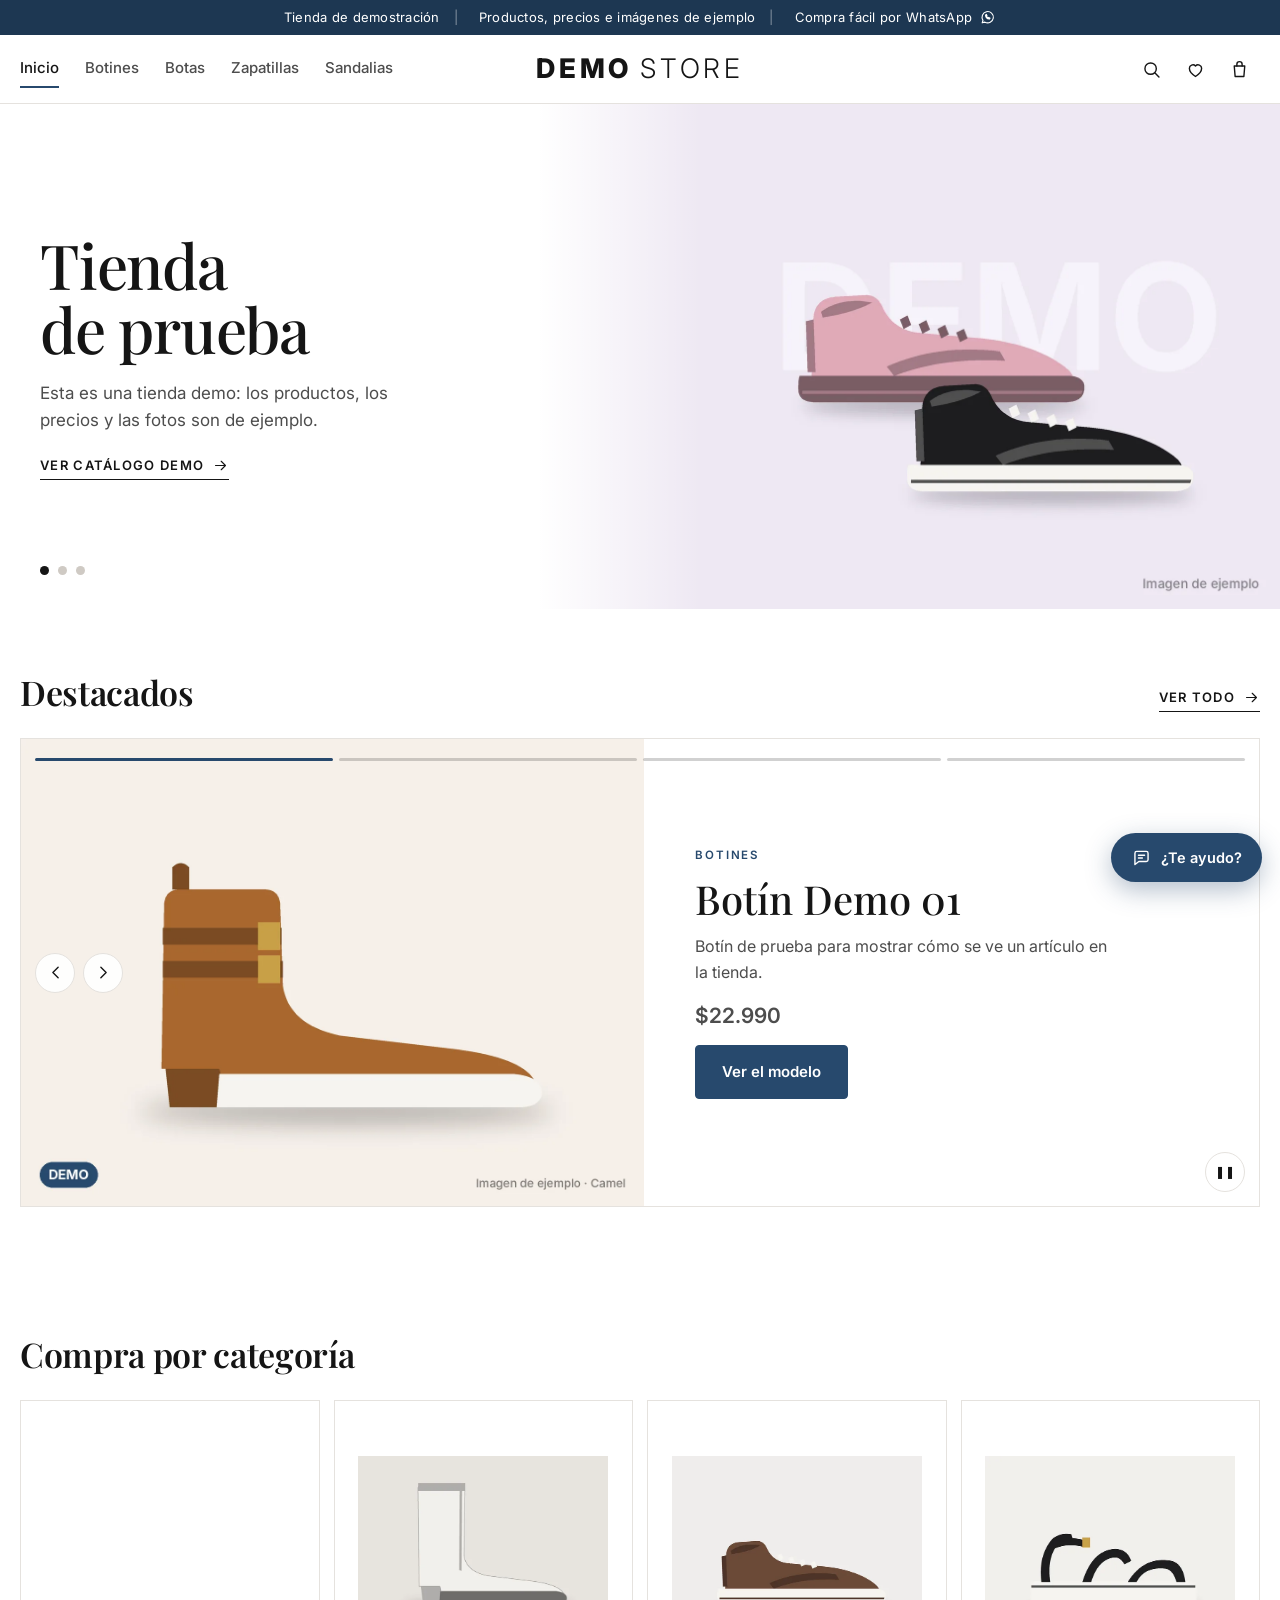
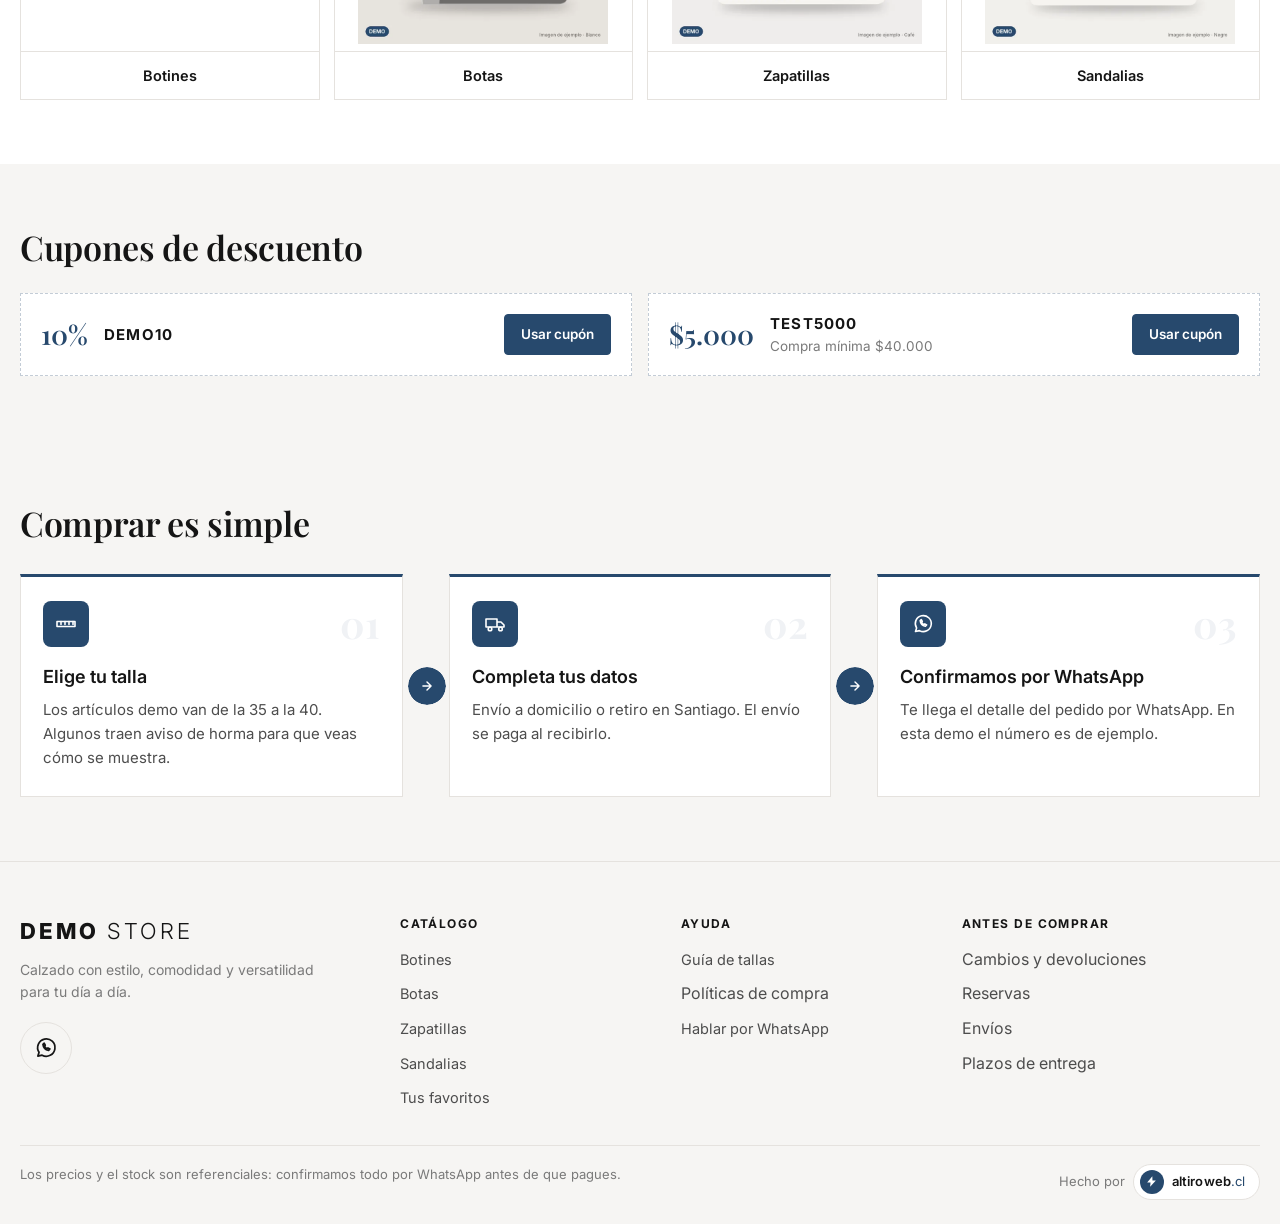
==== index.html @ fce8990f "Tienda demo de calzado Página estática con catálogo, ficha de producto, carrito, checkout con cupone" ====
<!doctype html>
<html lang="es-CL">
<head>
<meta charset="utf-8">
<meta name="viewport" content="width=device-width, initial-scale=1, interactive-widget=resizes-content">
<title>Demo Store | Tienda de demostración</title>
<meta name="description" content="Demo Store: tienda de demostración con artículos, precios e imágenes de ejemplo.">
<meta name="theme-color" content="#183049">
<meta property="og:type" content="website">
<meta property="og:title" content="Demo Store | Tienda de demostración">
<meta property="og:description" content="Tienda de demostración: artículos y precios de ejemplo.">
<link rel="icon" href="favicon.svg" type="image/svg+xml">
<link rel="apple-touch-icon" href="img/icono-180.png">
<link rel="manifest" href="site.webmanifest">
<link rel="preconnect" href="https://fonts.googleapis.com">
<link rel="preconnect" href="https://fonts.gstatic.com" crossorigin>
<link rel="stylesheet" href="https://fonts.googleapis.com/css2?family=Playfair+Display:wght@500;600;700&family=Inter:wght@400;500;600;700&display=swap">
<link rel="stylesheet" href="css/estilos.css">
<!-- Productos, precios, tallas, despachos y datos de la tienda: se editan en catalogo.js -->
<script src="catalogo.js"></script>
<script src="js/tema.js"></script>
<script src="js/comunas.js"></script>
<script src="js/app.js" defer></script>
<script src="js/asistente.js" defer></script>
</head>
<body>
<a class="saltar" href="#contenido">Saltar al contenido</a>

<div class="anuncio" data-anuncio hidden></div>

<header class="cabecera">
  <div class="contenedor cabecera-fila">
    <button class="icono-boton solo-movil" type="button" data-abrir-menu aria-label="Abrir el menú" aria-expanded="false">
      <svg class="icono" viewBox="0 0 24 24" aria-hidden="true"><path d="M4 7h16M4 12h16M4 17h16"/></svg>
    </button>

    <a class="marca" href="#/" aria-label="Demo Store, ir al inicio">
      <b>DEMO</b><span>STORE</span>
    </a>

    <nav class="menu" data-menu aria-label="Categorías"></nav>

    <div class="cabecera-acciones">
      <button class="icono-boton" type="button" data-abrir-buscador aria-label="Buscar" aria-expanded="false">
        <svg class="icono" viewBox="0 0 24 24" aria-hidden="true"><circle cx="11" cy="11" r="6.5"/><path d="m16 16 4.5 4.5"/></svg>
      </button>
      <a class="icono-boton" href="#/favoritos" data-ir-favoritos aria-label="Tus favoritos">
        <svg class="icono" viewBox="0 0 24 24" aria-hidden="true"><path d="M12 20s-7-4.3-7-9.3A4 4 0 0 1 12 8a4 4 0 0 1 7 2.7c0 5-7 9.3-7 9.3Z"/></svg>
        <span class="globo globo--fav" data-contador-fav hidden>0</span>
      </a>
      <button class="icono-boton icono-boton--bolsa" type="button" data-abrir-carrito aria-label="Mi carrito, 0 productos">
        <svg class="icono" viewBox="0 0 24 24" aria-hidden="true"><path d="M6 8h12l-1 12H7L6 8Z"/><path d="M9 8V6a3 3 0 0 1 6 0v2"/></svg>
        <span class="globo" data-contador hidden>0</span>
      </button>
    </div>
  </div>

  <div class="barra-buscador" data-barra-buscador hidden>
    <div class="contenedor barra-buscador-fila">
      <svg class="icono" viewBox="0 0 24 24" aria-hidden="true"><circle cx="11" cy="11" r="6.5"/><path d="m16 16 4.5 4.5"/></svg>
      <input type="search" data-buscar placeholder="Busca por modelo, color o categoría…" aria-label="Buscar en el catálogo" autocomplete="off" enterkeyhint="search">
      <button class="icono-boton" type="button" data-cerrar-buscador aria-label="Cerrar la búsqueda">
        <svg class="icono" viewBox="0 0 24 24" aria-hidden="true"><path d="M6 6l12 12M18 6 6 18"/></svg>
      </button>
    </div>
  </div>
</header>

<nav class="menu-movil" data-menu-movil hidden aria-label="Menú">
  <div class="menu-movil-cab">
    <span class="marca"><b>DEMO</b><span>STORE</span></span>
    <button class="icono-boton" type="button" data-cerrar-menu aria-label="Cerrar el menú">
      <svg class="icono" viewBox="0 0 24 24" aria-hidden="true"><path d="M6 6l12 12M18 6 6 18"/></svg>
    </button>
  </div>
  <div class="menu-movil-lista" data-menu-movil-lista></div>
  <div class="menu-movil-pie">
    <a class="boton boton--wsp" data-wsp href="#" target="_blank" rel="noopener">
      <svg class="icono" viewBox="0 0 24 24" aria-hidden="true"><path d="M4.5 19.5 5.6 16A8 8 0 1 1 8.4 18.6Z"/><path d="M9.2 8.6c.3 2.7 2.4 5 5.2 5.6l1.2-1.3-1.8-1-1 .7c-.9-.5-1.7-1.3-2.2-2.2l.7-1-1-1.8Z"/></svg>
      Escríbenos por WhatsApp
    </a>
  </div>
</nav>

<main id="contenido">
  <section class="vista" data-vista="inicio" hidden>
    <div class="portada" data-portada></div>
    <section class="bloque" aria-labelledby="destacados-titulo">
      <div class="contenedor">
        <div class="bloque-cab">
          <h2 class="titulo" id="destacados-titulo" data-texto="destacados.titulo">Destacados</h2>
          <a class="enlace-flecha" href="#/catalogo">Ver todo <svg class="icono" viewBox="0 0 24 24" aria-hidden="true"><path d="M5 12h14M13 6l6 6-6 6"/></svg></a>
        </div>
        <div data-destacados></div>
      </div>
    </section>
    <section class="temporada" data-temporada hidden></section>
    <section class="bloque" aria-labelledby="categorias-titulo">
      <div class="contenedor">
        <div class="bloque-cab"><h2 class="titulo" id="categorias-titulo">Compra por categoría</h2></div>
        <div class="mosaico" data-mosaico></div>
      </div>
    </section>
    <section class="bloque bloque--cupones" data-cupones-bloque hidden aria-labelledby="cupones-titulo">
      <div class="contenedor">
        <div class="bloque-cab"><h2 class="titulo" id="cupones-titulo">Cupones de descuento</h2></div>
        <div class="cupones-lista" data-cupones></div>
      </div>
    </section>
    <section class="pasos" aria-labelledby="pasos-titulo">
      <div class="contenedor">
        <h2 class="titulo" id="pasos-titulo" data-texto="pasos.titulo">Comprar es simple</h2>
        <ol class="pasos-lista" data-pasos></ol>
      </div>
    </section>

    <section class="bloque" id="tienda" data-si="direccion" hidden aria-labelledby="tienda-titulo">
      <div class="contenedor tienda-grilla">
        <div>
          <h2 class="titulo" id="tienda-titulo" data-texto="tienda.titulo">Visítanos en la tienda</h2>
          <ul class="datos-local">
            <li>
              <svg class="icono" viewBox="0 0 24 24" aria-hidden="true"><path d="M12 21s-6.5-5.6-6.5-11a6.5 6.5 0 0 1 13 0c0 5.4-6.5 11-6.5 11Z"/><circle cx="12" cy="10" r="2.3"/></svg>
              <div><b data-dato="direccion"></b><span data-dato="sector-ciudad-region"></span></div>
            </li>
            <li data-si="horario">
              <svg class="icono" viewBox="0 0 24 24" aria-hidden="true"><circle cx="12" cy="12" r="7.5"/><path d="M12 8v4l2.5 2"/></svg>
              <div data-horario-largo></div>
            </li>
            <li data-si="pagos">
              <svg class="icono" viewBox="0 0 24 24" aria-hidden="true"><rect x="3.5" y="6" width="17" height="12" rx="1.5"/><path d="M3.5 10h17M7 14.5h3"/></svg>
              <div><b>Formas de pago</b><span data-dato="pagos"></span></div>
            </li>
            <li>
              <svg class="icono" viewBox="0 0 24 24" aria-hidden="true"><path d="M3 7h11v8H3zM14 10h4l3 3v2h-7z"/><circle cx="7" cy="17" r="1.8"/><circle cx="17.5" cy="17" r="1.8"/></svg>
              <div><b>Despachos</b><span data-envios-texto></span></div>
            </li>
          </ul>
        </div>
        <figure class="mapa">
          <iframe data-mapa-embed title="Mapa de la tienda" loading="lazy" referrerpolicy="no-referrer-when-downgrade"></iframe>
          <figcaption><a data-mapa href="#" target="_blank" rel="noopener">Ver en Google Maps <svg class="icono" viewBox="0 0 24 24" aria-hidden="true"><path d="M5 12h14M13 6l6 6-6 6"/></svg></a></figcaption>
        </figure>
      </div>
    </section>
  </section>

  <section class="vista" data-vista="catalogo" hidden></section>
  <section class="vista" data-vista="producto" hidden></section>
  <section class="vista" data-vista="checkout" hidden></section>
</main>

<footer class="pie">
  <div class="contenedor pie-grilla">
    <div>
      <span class="marca marca--pie"><b>DEMO</b><span>STORE</span></span>
      <p class="pie-texto">Calzado con estilo, comodidad y versatilidad para tu día a día.</p>
      <div class="pie-redes">
        <a class="icono-boton" data-wsp href="#" target="_blank" rel="noopener" aria-label="WhatsApp">
          <svg class="icono" viewBox="0 0 24 24" aria-hidden="true"><path d="M4.5 19.5 5.6 16A8 8 0 1 1 8.4 18.6Z"/><path d="M9.2 8.6c.3 2.7 2.4 5 5.2 5.6l1.2-1.3-1.8-1-1 .7c-.9-.5-1.7-1.3-2.2-2.2l.7-1-1-1.8Z"/></svg>
        </a>
        <a class="icono-boton" data-instagram data-si="instagram" hidden href="#" target="_blank" rel="noopener" aria-label="Instagram">
          <svg class="icono" viewBox="0 0 24 24" aria-hidden="true"><rect x="3.5" y="3.5" width="17" height="17" rx="5"/><circle cx="12" cy="12" r="3.8"/><circle cx="17.2" cy="6.8" r=".9" fill="currentColor" stroke="none"/></svg>
        </a>
        <a class="icono-boton" data-facebook data-si="facebook" hidden href="#" target="_blank" rel="noopener" aria-label="Facebook">
          <svg class="icono" viewBox="0 0 24 24" aria-hidden="true"><path fill="currentColor" stroke="none" d="M13.5 21v-7.3h2.4l.4-2.9h-2.8V9c0-.8.3-1.4 1.5-1.4h1.4V5c-.3 0-1.2-.1-2.2-.1-2.2 0-3.7 1.3-3.7 3.8v2.1H8.1v2.9h2.4V21h3Z"/></svg>
        </a>
      </div>
    </div>
    <div>
      <b class="pie-titulo">Catálogo</b>
      <ul class="pie-lista" data-pie-categorias></ul>
    </div>
    <div>
      <b class="pie-titulo">Ayuda</b>
      <ul class="pie-lista">
        <li><a href="#" data-abrir-tallas>Guía de tallas</a></li>
        <li><button class="pie-enlace" type="button" data-ventana="politicas">Políticas de compra</button></li>
        <li data-si="direccion" hidden><a href="#/" data-ir-tienda>Dónde estamos</a></li>
        <li><a data-wsp href="#" target="_blank" rel="noopener">Hablar por WhatsApp</a></li>
      </ul>
    </div>
    <div>
      <b class="pie-titulo">Antes de comprar</b>
      <ul class="pie-lista" data-pie-politicas></ul>
    </div>
  </div>
  <div class="contenedor pie-abajo">
    <p>Los precios y el stock son referenciales: confirmamos todo por WhatsApp antes de que pagues.</p>
    <p class="pie-firma">Hecho por
      <a class="firma" href="https://altiroweb.cl" target="_blank" rel="noopener">
        <span class="firma-marca" aria-hidden="true">
          <svg viewBox="0 0 24 24"><path d="M13.5 2.5 4 14h6.2l-.7 7.5L20 10h-6.2Z"/></svg>
        </span>
        <span class="firma-texto"><b>altiroweb</b>.cl</span>
      </a>
    </p>
  </div>
</footer>

<div class="velo" data-velo hidden></div>

<aside class="carrito" data-carrito hidden aria-label="Tu carrito">
  <header class="carrito-cab">
    <div>
      <h2 class="titulo">Tu carrito</h2>
      <p class="carrito-cuenta" data-carrito-cuenta>0 productos</p>
    </div>
    <button class="icono-boton" type="button" data-cerrar-carrito aria-label="Cerrar el carrito">
      <svg class="icono" viewBox="0 0 24 24" aria-hidden="true"><path d="M6 6l12 12M18 6 6 18"/></svg>
    </button>
  </header>
  <div class="carrito-cuerpo" data-carrito-cuerpo></div>
  <div class="carrito-pie" data-carrito-pie></div>
</aside>

<dialog class="ventana" data-ventana-tallas aria-labelledby="vt-titulo">
  <div class="ventana-caja">
    <header class="ventana-cab">
      <h2 class="titulo" id="vt-titulo" data-texto="tallas.titulo">Guía de tallas</h2>
      <button class="icono-boton" type="button" data-cerrar-ventana aria-label="Cerrar">
        <svg class="icono" viewBox="0 0 24 24" aria-hidden="true"><path d="M6 6l12 12M18 6 6 18"/></svg>
      </button>
    </header>
    <div class="ventana-cuerpo">
      <p class="texto-suave" data-texto="tallas.bajada"></p>
      <table class="tabla-tallas">
        <thead><tr><th scope="col">Talla</th><th scope="col">Largo del pie</th><th scope="col">US</th></tr></thead>
        <tbody data-guia-tallas></tbody>
      </table>
    </div>
  </div>
</dialog>

<dialog class="ventana" data-ventana-info aria-labelledby="vi-titulo">
  <div class="ventana-caja">
    <header class="ventana-cab">
      <h2 class="titulo" id="vi-titulo" data-info-titulo>Información</h2>
      <button class="icono-boton" type="button" data-cerrar-ventana aria-label="Cerrar">
        <svg class="icono" viewBox="0 0 24 24" aria-hidden="true"><path d="M6 6l12 12M18 6 6 18"/></svg>
      </button>
    </header>
    <div class="ventana-cuerpo" data-info-cuerpo></div>
  </div>
</dialog>

<div class="aviso" data-aviso role="status" aria-live="polite"></div>
</body>
</html>
---- css/estilos.css ----
/* =========================================================================
   Demo Store — estilos
   Los colores de la marca salen de catalogo.js («tema») y los aplica js/tema.js.
   Los de aquí abajo son el respaldo, por si el tema queda vacío.
   ========================================================================= */

:root {
  --principal: #27496d;
  --principal-rgb: 106 17 56;
  --principal-oscuro: #183049;
  --acento: #27496d;
  --acento-rgb: 106 17 56;
  --acento-claro: #a1657f;
  --acento-fondo: #f7eff3;
  --acento-borde: #e0c8d3;
  --amarillo: #b98a3e;
  --amarillo-rgb: 185 138 62;
  --amarillo-claro: #d4b075;

  --tinta: #151515;
  --tinta-media: #4d4d4d;
  --tinta-suave: #7a7a7a;
  --papel: #ffffff;
  --suave: #f6f5f3;
  --suave-2: #efedea;
  --linea: #e5e2de;
  --verde: #1f8a5b;
  --rojo: #b3261e;

  --max: 1240px;
  --radio: 4px;
  --radio-2: 10px;
  --titulo: "Playfair Display", Georgia, serif;
  --texto: "Inter", system-ui, -apple-system, "Segoe UI", sans-serif;
  --alto-cabecera: 112px;
}

*, *::before, *::after { box-sizing: border-box; }
[hidden] { display: none !important; }

html { scroll-behavior: smooth; }
@media (prefers-reduced-motion: reduce) { html { scroll-behavior: auto; } }

body {
  margin: 0;
  background: var(--papel);
  color: var(--tinta);
  font-family: var(--texto);
  font-size: 16px;
  line-height: 1.6;
  -webkit-font-smoothing: antialiased;
}
body.sin-scroll { overflow: hidden; }

img, svg, iframe { max-width: 100%; }
a { color: inherit; }
button, input, select, textarea { font: inherit; color: inherit; max-width: 100%; }
h1, h2, h3 { margin: 0; }
p { margin: 0; }
ul, ol { margin: 0; padding: 0; list-style: none; }

.contenedor { width: min(100% - 40px, var(--max)); margin-inline: auto; }
@media (max-width: 600px) { .contenedor { width: calc(100% - 32px); } }
.oculto { position: absolute; width: 1px; height: 1px; overflow: hidden; clip-path: inset(50%); white-space: nowrap; }
.texto-suave { color: var(--tinta-suave); font-size: 15px; }
.nota { color: var(--tinta-suave); font-size: 13.5px; }

.saltar { position: absolute; left: -999px; top: 8px; z-index: 100; background: var(--tinta); color: #fff; padding: 10px 16px; }
.saltar:focus { left: 16px; }
:where(a, button, input, select, textarea, [tabindex]):focus-visible { outline: 2px solid var(--principal); outline-offset: 2px; }

.icono { width: 21px; height: 21px; flex: none; fill: none; stroke: currentColor; stroke-width: 1.6; stroke-linecap: round; stroke-linejoin: round; }

/* ---------- Tipografía ---------- */
.titulo { font-family: var(--titulo); font-weight: 600; font-size: clamp(25px, 3.2vw, 34px); line-height: 1.15; letter-spacing: -.01em; }
.titulo--claro { color: #fff; }
.titulo-chico { font-family: var(--titulo); font-weight: 600; font-size: 20px; }

/* ---------- Botones ---------- */
.boton {
  display: inline-flex; align-items: center; justify-content: center; gap: 9px;
  background: var(--principal); color: #fff; border: 1px solid var(--principal);
  border-radius: var(--radio); padding: 14px 26px;
  font-size: 15px; font-weight: 600; text-decoration: none; cursor: pointer;
  transition: background .15s ease, color .15s ease, border-color .15s ease;
}
.boton:hover { background: var(--principal-oscuro); border-color: var(--principal-oscuro); }
.boton--linea { background: transparent; color: var(--tinta); border-color: var(--linea); }
.boton--linea:hover { background: var(--suave); color: var(--tinta); border-color: var(--tinta); }
.boton--wsp { background: #1fa855; border-color: #1fa855; }
.boton--wsp:hover { background: #188945; border-color: #188945; }
.boton--bloque { width: 100%; }
.boton[disabled] { opacity: .45; pointer-events: none; }

.enlace-flecha {
  display: inline-flex; align-items: center; gap: 8px; text-decoration: none;
  font-size: 13px; font-weight: 600; letter-spacing: .1em; text-transform: uppercase;
  border-bottom: 1px solid currentColor; padding-bottom: 3px;
}
.enlace-flecha .icono { width: 17px; height: 17px; transition: transform .18s ease; }
.enlace-flecha:hover .icono { transform: translateX(4px); }

.icono-boton {
  position: relative; display: inline-grid; place-items: center;
  width: 42px; height: 42px; border: 0; border-radius: 50%;
  background: none; color: inherit; cursor: pointer; text-decoration: none;
}
.icono-boton:hover { background: var(--suave); }
.globo--fav { background: var(--tinta); }
.globo {
  position: absolute; top: 3px; right: 1px;
  min-width: 18px; height: 18px; padding: 0 5px; border-radius: 999px;
  background: var(--principal); color: #fff; font-size: 11px; font-weight: 700;
  display: grid; place-items: center; line-height: 1;
}

/* ---------- Anuncio y cabecera ---------- */
.anuncio {
  background: var(--principal-oscuro); color: #fff;
  font-size: 13px; letter-spacing: .02em; padding: 9px 16px;
  display: flex; align-items: center; justify-content: center; flex-wrap: wrap; gap: 6px 0;
}
.anuncio span { display: inline-flex; align-items: center; gap: 7px; line-height: 1.3; }
.icono--anuncio { width: 17px; height: 17px; flex: none; }
.anuncio span + span::before { content: "|"; opacity: .45; margin: 0 14px; }
@media (max-width: 600px) {
  .anuncio { font-size: 11px; padding: 7px 10px; gap: 2px 0; }
  .anuncio span { gap: 5px; }
  .icono--anuncio { width: 14px; height: 14px; }
  .anuncio span + span::before { margin: 0 7px; }
}
/* En pantallas muy angostas se parten en dos líneas, pero centradas y completas */
@media (max-width: 380px) {
  .anuncio span { width: 100%; justify-content: center; }
  .anuncio span + span::before { content: none; }
}

.cabecera { position: sticky; top: 0; z-index: 40; background: var(--papel); border-bottom: 1px solid var(--linea); }
/* Tres columnas del mismo ancho: así la marca queda al medio de la pantalla
   aunque a un lado haya un botón y al otro dos. */
.cabecera-fila { display: grid; grid-template-columns: 1fr auto 1fr; align-items: center; gap: 14px; min-height: 68px; }
.cabecera-fila > .marca { grid-column: 2; justify-self: center; }
.cabecera-acciones { justify-self: end; }
.marca { display: inline-flex; align-items: baseline; gap: 8px; text-decoration: none; letter-spacing: .14em; font-size: 27px; }
.marca b { font-weight: 800; }
.marca span { font-weight: 300; }
.marca--pie { font-size: 22px; }
@media (max-width: 600px) { .marca { font-size: 22px; letter-spacing: .1em; } }

.menu { display: flex; gap: 26px; grid-column: 1 / -1; grid-row: 2; justify-content: center; }
@media (min-width: 861px) {
  .cabecera-fila { grid-template-columns: 1fr auto 1fr; }
  .menu { grid-column: 1; grid-row: 1; justify-content: flex-start; }
}
.menu a {
  text-decoration: none; font-size: 15px; font-weight: 500; color: var(--tinta-media);
  padding: 6px 0; border-bottom: 2px solid transparent;
}
.menu a:hover { color: var(--tinta); }
.menu a[aria-current] { color: var(--tinta); border-bottom-color: var(--principal); }
.cabecera-acciones { display: flex; align-items: center; gap: 2px; }
.solo-movil { display: none; }
@media (max-width: 900px) {
  .menu { display: none; }
  .solo-movil { display: inline-grid; }
  .marca { margin-inline: auto; }
}

.barra-buscador { border-top: 1px solid var(--linea); background: var(--papel); }
.barra-buscador-fila { display: flex; align-items: center; gap: 12px; padding: 10px 0; color: var(--tinta-suave); }
.barra-buscador input { flex: 1; border: 0; outline: none; background: none; font-size: 16px; color: var(--tinta); }

/* ---------- Menú móvil ---------- */
.menu-movil {
  position: fixed; inset: 0 auto 0 0; z-index: 60; width: min(85vw, 330px);
  background: var(--papel); display: flex; flex-direction: column;
  animation: entrar-izq .22s ease;
}
@keyframes entrar-izq { from { transform: translateX(-100%); } }
.menu-movil-cab { display: flex; align-items: center; justify-content: space-between; padding: 16px 18px; border-bottom: 1px solid var(--linea); }
.menu-movil-lista { padding: 10px 8px; flex: 1; overflow-y: auto; }
.menu-movil-lista a {
  display: flex; align-items: center; justify-content: space-between;
  padding: 14px 14px; text-decoration: none; font-size: 17px; border-radius: var(--radio);
}
.menu-movil-lista a:hover { background: var(--suave); }
.menu-movil-lista a[aria-current] { color: var(--principal); font-weight: 600; }
.menu-movil-pie { padding: 16px 18px calc(16px + env(safe-area-inset-bottom)); border-top: 1px solid var(--linea); }
.menu-movil-pie .boton { width: 100%; }

.velo { position: fixed; inset: 0; z-index: 50; background: rgb(20 20 20 / .45); animation: aparecer .2s ease; }
@keyframes aparecer { from { opacity: 0; } }

/* ---------- Portada ---------- */
.portada { position: relative; }
.portada-slide { display: none; grid-template-columns: 42% 58%; align-items: stretch; min-height: 460px; }
.portada-slide[data-activa] { display: grid; }
.portada-texto .boton { padding: 14px 28px; font-size: 15.5px; }
.portada-texto { display: grid; align-content: center; gap: 18px; padding: 56px clamp(24px, 4vw, 60px) 56px max(20px, calc((100vw - var(--max)) / 2 + 20px)); }
.portada-titulo { font-family: var(--titulo); font-weight: 500; font-size: clamp(38px, 5vw, 62px); line-height: 1.04; letter-spacing: -.02em; white-space: pre-line; }
.portada-bajada { color: var(--tinta-media); font-size: 17px; max-width: 34ch; }
.portada-foto { position: relative; overflow: hidden; background: var(--suave); }
.portada-foto img { width: 100%; height: 100%; object-fit: cover; display: block; }
.portada-foto::after { content: ""; position: absolute; inset: 0; background: linear-gradient(90deg, #fff 0%, rgb(255 255 255 / 0) 22%); }
.portada-puntos { position: absolute; left: max(20px, calc((100vw - var(--max)) / 2 + 20px)); bottom: 34px; display: flex; gap: 9px; z-index: 2; }
.portada-punto { width: 9px; height: 9px; border-radius: 50%; border: 0; background: #cfcac4; cursor: pointer; padding: 0; }
.portada-punto[aria-current] { background: var(--tinta); }
@media (max-width: 860px) {
  .portada-slide { grid-template-columns: 1fr; min-height: 0; }
  .portada-slide > .portada-foto { order: -1; aspect-ratio: 4 / 3; }
  .portada-foto::after { background: linear-gradient(0deg, #fff 0%, rgb(255 255 255 / 0) 18%); }
  .portada-texto { padding: 22px 16px 54px; gap: 14px; }
  .portada-puntos { left: 16px; bottom: 18px; }
}

/* ---------- Bloques ---------- */
.bloque { padding: clamp(40px, 5vw, 66px) 0; }
.bloque--cupones { background: var(--suave); }
.bloque-cab { display: flex; align-items: end; justify-content: space-between; gap: 20px; margin-bottom: 26px; }

/* Rejilla de productos */
.rejilla { display: grid; gap: 26px 22px; }
.rejilla--3 { grid-template-columns: repeat(3, minmax(0, 1fr)); }
.rejilla--4 { grid-template-columns: repeat(auto-fill, minmax(230px, 1fr)); }
@media (max-width: 860px) { .rejilla--3 { grid-template-columns: repeat(2, minmax(0, 1fr)); } }
@media (max-width: 560px) { .rejilla { gap: 20px 12px; } .rejilla--3, .rejilla--4 { grid-template-columns: repeat(2, minmax(0, 1fr)); } }

.tarjeta { position: relative; display: flex; flex-direction: column; text-align: left; background: none; border: 0; padding: 0; cursor: pointer; color: inherit; text-decoration: none; }
.tarjeta-foto { display: block; position: relative; aspect-ratio: 4 / 3; background: var(--suave); overflow: hidden; }
.tarjeta-foto img { width: 100%; height: 100%; object-fit: cover; display: block; transition: transform .4s ease; }
.tarjeta:hover .tarjeta-foto img { transform: scale(1.035); }
.tarjeta-nombre { display: block; font-size: 15.5px; font-weight: 500; margin-top: 13px; }
.tarjeta-precios { display: flex; align-items: baseline; gap: 9px; margin-top: 3px; }
.tarjeta-precio { font-size: 16px; font-weight: 600; }
.tarjeta-antes { font-size: 13.5px; color: var(--tinta-suave); text-decoration: line-through; }
.tarjeta-tallas { display: block; margin-top: 6px; font-size: 12.5px; color: var(--tinta-suave); }
.tarjeta--agotada .tarjeta-foto img { filter: grayscale(1); opacity: .55; }

.cinta {
  position: absolute; top: 12px; left: 12px; z-index: 2;
  background: var(--tinta); color: #fff; padding: 4px 10px;
  font-size: 10.5px; font-weight: 700; letter-spacing: .09em; text-transform: uppercase;
}
.cinta--oferta { background: var(--principal); }
.cinta--nuevo { background: var(--tinta); }
.cinta--ultimos { background: var(--amarillo); color: #241802; }
.cinta--agotado { background: var(--tinta-suave); }

/* Banda de temporada */
.temporada { background: var(--suave); }
.temporada-grilla { display: grid; grid-template-columns: 1fr 1fr; align-items: center; }
.temporada-foto { aspect-ratio: 4 / 3; overflow: hidden; }
.temporada-foto img { width: 100%; height: 100%; object-fit: cover; display: block; }
.temporada-texto { display: grid; gap: 16px; justify-items: start; padding: clamp(28px, 5vw, 70px); }
.temporada-etiqueta { font-size: 12px; letter-spacing: .16em; text-transform: uppercase; color: var(--principal); font-weight: 600; }
.temporada-titulo { font-family: var(--titulo); font-weight: 500; font-size: clamp(28px, 3.6vw, 44px); line-height: 1.1; }
.temporada-bajada { color: var(--tinta-media); max-width: 40ch; }
@media (max-width: 760px) { .temporada-grilla { grid-template-columns: 1fr; } .temporada-texto { padding: 26px 16px 36px; } }

/* Mosaico de categorías */
.mosaico { display: grid; grid-template-columns: repeat(4, 1fr); gap: 14px; }
@media (max-width: 760px) { .mosaico { grid-template-columns: repeat(2, 1fr); } }
.mosaico a {
  position: relative; display: grid; align-items: end; aspect-ratio: 1 / 1;
  text-decoration: none; background: #fff; border: 1px solid var(--linea); overflow: hidden;
}
.mosaico img { position: absolute; inset: 0; width: 100%; height: 100%; object-fit: contain; padding: 8%; transition: transform .4s ease; }
.mosaico a:hover img { transform: scale(1.04); }
.mosaico b {
  position: relative; z-index: 2; margin: 0; padding: 12px 16px; width: 100%;
  background: rgb(255 255 255 / .92); border-top: 1px solid var(--linea);
  font-size: 14.5px; font-weight: 600; text-align: center;
}

/* Cupones */
.cupones-lista { display: grid; grid-template-columns: repeat(auto-fit, minmax(270px, 1fr)); gap: 16px; }
.cupon { display: flex; align-items: center; gap: 16px; background: var(--papel); border: 1px dashed var(--acento-borde); padding: 18px 20px; }
.cupon-valor { font-family: var(--titulo); font-size: 27px; font-weight: 600; color: var(--principal); line-height: 1; }
.cupon-datos { display: grid; margin-right: auto; }
.cupon-codigo { font-weight: 700; letter-spacing: .08em; font-size: 15px; }
.cupon-detalle { font-size: 13.5px; color: var(--tinta-suave); }
.cupon .boton { padding: 9px 16px; font-size: 13.5px; }

/* Pasos */
.pasos { background: var(--suave); color: var(--tinta); padding: clamp(44px, 5vw, 72px) 0; }
.pasos .titulo { margin-bottom: 30px; }
.pasos-titulo-2 { display: block; color: var(--principal); }
.pasos-lista { display: grid; grid-template-columns: repeat(3, 1fr); gap: 46px; }
@media (max-width: 860px) { .pasos-lista { grid-template-columns: 1fr; gap: 58px; } }
.pasos-lista li {
  position: relative; background: var(--papel); border: 1px solid var(--linea);
  border-top: 3px solid var(--principal); padding: 24px 22px 26px;
}
.pasos-cab { display: flex; align-items: center; justify-content: space-between; gap: 12px; margin-bottom: 16px; }
.pasos-ico {
  display: grid; place-items: center; width: 46px; height: 46px;
  background: var(--principal); color: #fff; border-radius: 8px;
}
.pasos-ico .icono { width: 24px; height: 24px; }
.pasos-num { font-family: var(--titulo); font-size: 38px; font-weight: 700; color: var(--acento-fondo); line-height: 1; }
.pasos-lista h3 { font-size: 18px; font-weight: 600; margin: 0 0 7px; }
.pasos-lista p { color: var(--tinta-media); font-size: 15px; }
/* La flechita que une una tarjeta con la siguiente, como en el otro sitio */
.pasos-lista li + li::before {
  content: ""; position: absolute; width: 38px; height: 38px; border-radius: 50%;
  background: var(--principal); z-index: 1;
  -webkit-mask: url("data:image/svg+xml,%3Csvg xmlns='http://www.w3.org/2000/svg' viewBox='0 0 24 24'%3E%3Ccircle cx='12' cy='12' r='12' fill='black'/%3E%3C/svg%3E") center/contain no-repeat;
          mask: url("data:image/svg+xml,%3Csvg xmlns='http://www.w3.org/2000/svg' viewBox='0 0 24 24'%3E%3Ccircle cx='12' cy='12' r='12' fill='black'/%3E%3C/svg%3E") center/contain no-repeat;
}
.pasos-lista li + li::after {
  content: ""; position: absolute; width: 14px; height: 14px; z-index: 2;
  background: #fff;
  -webkit-mask: url("data:image/svg+xml,%3Csvg xmlns='http://www.w3.org/2000/svg' viewBox='0 0 24 24' fill='none' stroke='black' stroke-width='2.4' stroke-linecap='round' stroke-linejoin='round'%3E%3Cpath d='M12 5v14M5 12l7 7 7-7'/%3E%3C/svg%3E") center/contain no-repeat;
          mask: url("data:image/svg+xml,%3Csvg xmlns='http://www.w3.org/2000/svg' viewBox='0 0 24 24' fill='none' stroke='black' stroke-width='2.4' stroke-linecap='round' stroke-linejoin='round'%3E%3Cpath d='M12 5v14M5 12l7 7 7-7'/%3E%3C/svg%3E") center/contain no-repeat;
}
@media (min-width: 861px) {
  .pasos-lista li + li::before { left: -42px; top: 50%; transform: translateY(-50%) rotate(-90deg); }
  .pasos-lista li + li::after { left: -30px; top: 50%; transform: translateY(-50%) rotate(-90deg); }
}
@media (max-width: 860px) {
  .pasos-lista li + li::before { left: 50%; top: -48px; transform: translateX(-50%); }
  .pasos-lista li + li::after { left: 50%; top: -36px; transform: translateX(-50%); }
}

/* Políticas de compra */
/* El bloque de políticas se quitó: ahora se leen desde el pie, en una ventana. */
@media (max-width: 560px) {
  .politica { grid-template-columns: 1fr; gap: 0; padding: 18px 0; }
  .politica-num { display: none; }
}

/* Tienda */
.tienda-grilla { display: grid; grid-template-columns: 1fr 1fr; gap: clamp(24px, 4vw, 48px); align-items: start; }
@media (max-width: 860px) { .tienda-grilla { grid-template-columns: 1fr; } }
.datos-local { display: grid; gap: 18px; margin-top: 22px; }
.datos-local li { display: flex; gap: 13px; }
.datos-local .icono { color: var(--principal); margin-top: 2px; }
.datos-local div { display: grid; gap: 2px; }
.datos-local b { font-size: 15.5px; font-weight: 600; }
.datos-local span { color: var(--tinta-suave); font-size: 14.5px; }
.horario-dia { display: flex; justify-content: space-between; gap: 20px; max-width: 280px; font-size: 14.5px; color: var(--tinta-media); }
.horario-dia--hoy { color: var(--principal); font-weight: 600; }
.mapa { margin: 0; }
.mapa iframe { display: block; width: 100%; height: 320px; border: 1px solid var(--linea); }
.mapa figcaption { margin-top: 12px; }
.mapa figcaption a { display: inline-flex; align-items: center; gap: 8px; font-size: 14.5px; font-weight: 600; text-decoration: none; border-bottom: 1px solid var(--linea); padding-bottom: 3px; }

/* ---------- Vista: catálogo ---------- */
.cat-cab { padding: clamp(26px, 3.5vw, 44px) 0 0; }
.cat-cab .titulo { font-size: clamp(30px, 4vw, 44px); }
.cat-bajada { color: var(--tinta-suave); margin-top: 8px; max-width: 58ch; }
.filtros { display: flex; flex-wrap: wrap; gap: 18px 26px; align-items: end; justify-content: space-between; margin: 26px 0 0; padding-bottom: 18px; border-bottom: 1px solid var(--linea); }
.filtro-rotulo { display: block; font-size: 11.5px; letter-spacing: .12em; text-transform: uppercase; color: var(--tinta-suave); font-weight: 600; margin-bottom: 9px; }
.pildoras { display: flex; gap: 7px; flex-wrap: wrap; }
.pildora {
  border: 1px solid var(--linea); background: var(--papel); color: var(--tinta-media);
  padding: 7px 15px; font-size: 14px; font-weight: 500; cursor: pointer; border-radius: 999px;
}
.pildora:hover { border-color: var(--tinta); color: var(--tinta); }
.pildora[aria-pressed="true"] { background: var(--principal); border-color: var(--principal); color: #fff; }
.filtro-tipos { min-width: 0; flex: 1 1 100%; }
.filtro-tallas { min-width: 0; flex: 1 1 360px; }
.pildoras--tallas .pildora { min-width: 44px; padding: 7px 10px; text-align: center; font-variant-numeric: tabular-nums; }
.filtro-orden select { border: 1px solid var(--linea); background: var(--papel); padding: 8px 14px; font-size: 14px; border-radius: 999px; cursor: pointer; }
.filtro-buscar { flex: 1 1 260px; max-width: 340px; min-width: 0; }
.filtro-buscar-caja {
  display: flex; align-items: center; gap: 8px;
  border: 1px solid var(--linea); background: var(--papel); border-radius: 999px; padding: 0 6px 0 14px;
}
.filtro-buscar-caja:focus-within { border-color: var(--principal); }
.filtro-buscar-caja > .icono { width: 17px; height: 17px; flex: none; color: var(--tinta-suave); }
.filtro-buscar-caja input {
  flex: 1; min-width: 0; border: 0; background: none; outline: none;
  padding: 9px 0; font: inherit; font-size: 14px; color: var(--tinta);
}
.filtro-buscar-caja input::-webkit-search-cancel-button { display: none; }
.filtro-buscar-caja button {
  display: grid; place-items: center; width: 28px; height: 28px; flex: none;
  border: 0; border-radius: 50%; background: none; color: var(--tinta-suave); cursor: pointer; padding: 0;
}
.filtro-buscar-caja button:hover { background: var(--suave); color: var(--tinta); }
.filtro-buscar-caja button .icono { width: 15px; height: 15px; }
@media (max-width: 560px) { .filtro-buscar { flex: 1 1 100%; max-width: none; } }
.cat-cuenta { color: var(--tinta-suave); font-size: 14px; margin: 18px 0 22px; }
.vacio { grid-column: 1 / -1; text-align: center; padding: 54px 20px; }
.vacio b { display: block; font-family: var(--titulo); font-size: 22px; margin-bottom: 8px; }
.vacio p { color: var(--tinta-suave); margin-bottom: 18px; }

/* ---------- Vista: producto ---------- */
.miga { display: flex; flex-wrap: wrap; gap: 8px; font-size: 13px; color: var(--tinta-suave); padding: 20px 0 0; }
.miga a { text-decoration: none; }
.miga a:hover { color: var(--tinta); }
.miga span::before { content: "/"; margin-right: 8px; color: var(--linea); }

.producto-grilla { display: grid; grid-template-columns: minmax(0, 1.05fr) minmax(0, .95fr); gap: clamp(26px, 4vw, 56px); padding: 22px 0 clamp(40px, 5vw, 70px); align-items: start; }
@media (max-width: 860px) { .producto-grilla { grid-template-columns: 1fr; gap: 26px; } }

.galeria-marco { position: relative; aspect-ratio: 4 / 3; background: var(--suave); overflow: hidden; }
.galeria-marco img { width: 100%; height: 100%; object-fit: cover; display: block; }
.galeria-flecha {
  position: absolute; top: 50%; transform: translateY(-50%); z-index: 2;
  width: 40px; height: 40px; border-radius: 50%; border: 0; cursor: pointer;
  background: rgb(255 255 255 / .92); display: grid; place-items: center; box-shadow: 0 2px 10px rgb(0 0 0 / .12);
}
.galeria-flecha:hover { background: #fff; }
.galeria-flecha--izq { left: 14px; }
.galeria-flecha--der { right: 14px; }
.galeria-color { display: flex; align-items: center; gap: 8px; margin-top: 14px; font-size: 14.5px; color: var(--tinta-media); }
.galeria-color b { color: var(--tinta); font-weight: 500; }
.color-punto { width: 14px; height: 14px; border-radius: 50%; border: 1px solid rgb(0 0 0 / .18); flex: none; }
.galeria-miniaturas { display: flex; gap: 10px; margin-top: 10px; flex-wrap: wrap; }
.galeria-miniaturas .miniatura-color {
  display: block; font-size: 11px; letter-spacing: .04em; text-transform: uppercase;
  color: var(--tinta-suave); padding: 5px 2px 0; text-align: center; line-height: 1.2;
}
.galeria-miniaturas button[aria-current] .miniatura-color { color: var(--principal); }
.galeria-miniaturas button { width: 92px; border: 1px solid var(--linea); background: var(--suave); padding: 0 0 2px; cursor: pointer; overflow: hidden; }
.galeria-miniaturas button[aria-current] { border-color: var(--principal); }
.galeria-miniaturas img { width: 100%; height: auto; aspect-ratio: 4 / 3; object-fit: cover; display: block; }

.producto-titulo { font-family: var(--titulo); font-weight: 600; font-size: clamp(26px, 3.4vw, 36px); line-height: 1.1; margin-bottom: 10px; }
.producto-precios { display: flex; align-items: baseline; gap: 12px; margin-bottom: 14px; }
.producto-precio { font-size: 28px; font-weight: 700; color: var(--principal); }
.producto-antes { font-size: 17px; color: var(--tinta-suave); text-decoration: line-through; }
.producto-dcto { background: var(--principal); color: #fff; font-size: 12.5px; font-weight: 700; padding: 3px 9px; }
.producto-detalle { color: var(--tinta-media); margin-bottom: 24px; }

.grupo { margin-bottom: 22px; }
.grupo-cab { display: flex; align-items: baseline; justify-content: space-between; gap: 14px; margin-bottom: 11px; }
.grupo-cab b { font-size: 15px; font-weight: 600; }
.grupo-cab a, .grupo-cab button.enlace { font-size: 13.5px; color: var(--tinta-suave); text-decoration: underline; background: none; border: 0; cursor: pointer; padding: 0; }
.grupo-cab a:hover, .grupo-cab button.enlace:hover { color: var(--principal); }
.grupo-cab .error { color: var(--rojo); font-size: 13.5px; font-weight: 600; }

.tallas-fila { display: flex; flex-wrap: wrap; gap: 9px; }
.aviso-horma {
  display: flex; align-items: start; gap: 8px; margin-top: 14px; padding-top: 12px;
  border-top: 1px solid var(--linea); font-size: 14px; color: var(--tinta-media);
}
.aviso-horma .icono { width: 17px; height: 17px; flex: none; color: var(--principal); margin-top: 1px; }
.talla {
  min-width: 56px; padding: 12px 8px; border: 1px solid var(--linea); background: var(--papel);
  font-size: 15px; font-weight: 500; cursor: pointer; font-variant-numeric: tabular-nums; text-align: center; border-radius: var(--radio);
}
.talla:hover { border-color: var(--tinta); }
.talla[aria-pressed="true"] { background: var(--principal); border-color: var(--principal); color: #fff; }
.talla[disabled] { color: var(--tinta-suave); background: var(--suave); cursor: not-allowed; text-decoration: line-through; opacity: .7; }
.talla small { display: block; font-size: 10px; letter-spacing: .02em; text-decoration: none; opacity: .75; }

.cantidad { display: inline-flex; align-items: center; border: 1px solid var(--linea); border-radius: var(--radio); }
.cantidad button { width: 40px; height: 40px; border: 0; background: none; cursor: pointer; font-size: 18px; line-height: 1; }
.cantidad button:hover { background: var(--suave); }
.cantidad span { min-width: 40px; text-align: center; font-weight: 600; font-variant-numeric: tabular-nums; }

.producto-acciones { display: grid; gap: 10px; margin: 24px 0 8px; }
.producto-acciones .boton { width: 100%; padding: 15px 24px; }

.acordeon { border-top: 1px solid var(--linea); margin-top: 26px; }
.acordeon details { border-bottom: 1px solid var(--linea); }
.acordeon summary { list-style: none; cursor: pointer; padding: 16px 0; font-size: 15px; font-weight: 500; display: flex; align-items: center; justify-content: space-between; gap: 12px; }
.acordeon summary::-webkit-details-marker { display: none; }
.acordeon summary::after { content: ""; width: 9px; height: 9px; border-right: 1.5px solid var(--tinta-suave); border-bottom: 1.5px solid var(--tinta-suave); transform: rotate(45deg); transition: transform .2s ease; margin-bottom: 4px; }
.acordeon details[open] summary::after { transform: rotate(225deg); margin-bottom: 0; }
.acordeon-cuerpo { padding: 0 0 18px; color: var(--tinta-media); font-size: 15px; white-space: pre-line; }

.relacionados { padding: 0 0 clamp(40px, 5vw, 70px); }

/* ---------- Carrito (panel lateral) ---------- */
.carrito {
  position: fixed; inset: 0 0 0 auto; z-index: 60; width: min(100vw, 430px);
  background: var(--papel); display: flex; flex-direction: column;
  animation: entrar-der .24s ease;
}
@keyframes entrar-der { from { transform: translateX(100%); } }
.carrito-cab { display: flex; align-items: start; justify-content: space-between; gap: 12px; padding: 22px 22px 16px; }
.carrito-cuenta { color: var(--tinta-suave); font-size: 14px; margin-top: 2px; }
.carrito-cuerpo { flex: 1; overflow-y: auto; overscroll-behavior: contain; padding: 0 22px; }
.carrito-pie { border-top: 1px solid var(--linea); padding: 18px 22px calc(18px + env(safe-area-inset-bottom)); display: grid; gap: 10px; }

.linea { display: flex; gap: 14px; padding: 16px 0; border-bottom: 1px solid var(--linea); }
.linea-foto { width: 78px; height: 78px; background: var(--suave); flex: none; overflow: hidden; }
.linea-foto img { width: 100%; height: 100%; object-fit: cover; }
.linea-datos { flex: 1; min-width: 0; display: grid; gap: 3px; align-content: start; }
.linea-nombre { font-size: 15px; font-weight: 500; }
.linea-talla { font-size: 13.5px; color: var(--tinta-suave); }
.linea-precio { font-weight: 600; font-size: 15px; margin-top: 2px; }
.linea-abajo { display: flex; align-items: center; justify-content: space-between; gap: 10px; margin-top: 7px; }
.linea .cantidad button { width: 32px; height: 32px; font-size: 16px; }
.linea .cantidad span { min-width: 30px; font-size: 14px; }
.quitar { border: 0; background: none; color: var(--tinta-suave); cursor: pointer; padding: 6px; display: grid; place-items: center; }
.quitar:hover { color: var(--rojo); }
.quitar .icono { width: 18px; height: 18px; }

.carrito-total { display: flex; align-items: baseline; justify-content: space-between; font-size: 17px; font-weight: 600; padding-top: 4px; }
.carrito-total b { font-size: 20px; }
.carrito-vacio { text-align: center; padding: 50px 10px; }
.carrito-vacio b { display: block; font-family: var(--titulo); font-size: 21px; margin-bottom: 8px; }
.carrito-vacio p { color: var(--tinta-suave); margin-bottom: 20px; }

/* ---------- Vista: checkout ---------- */
.checkout { padding: clamp(24px, 3.5vw, 40px) 0 clamp(40px, 5vw, 70px); }
.checkout > .titulo { font-size: clamp(28px, 3.8vw, 40px); margin-bottom: 26px; }
.checkout-grilla { display: grid; grid-template-columns: minmax(0, 1.15fr) minmax(0, .85fr); gap: clamp(26px, 4vw, 54px); align-items: start; }
.checkout-grilla > * { min-width: 0; }
@media (max-width: 860px) { .checkout-grilla { grid-template-columns: minmax(0, 1fr); } }
.seccion-form { margin-bottom: 34px; }
.seccion-form > b { display: block; font-family: var(--titulo); font-size: 21px; font-weight: 600; margin-bottom: 16px; }
.campos { display: grid; gap: 12px; }
.campos--2 { grid-template-columns: 1fr 1fr; }
@media (max-width: 560px) { .campos--2 { grid-template-columns: 1fr; } }
.campo input, .campo select, .campo textarea {
  width: 100%; border: 1px solid var(--linea); border-radius: var(--radio);
  padding: 14px 16px; font-size: 15px; background: var(--papel); outline: none;
}
.campo select { appearance: none; background-image: url("data:image/svg+xml,%3Csvg xmlns='http://www.w3.org/2000/svg' viewBox='0 0 24 24' fill='none' stroke='%237a7a7a' stroke-width='1.6'%3E%3Cpath d='m6 9 6 6 6-6'/%3E%3C/svg%3E"); background-repeat: no-repeat; background-position: right 14px center; background-size: 20px; padding-right: 44px; cursor: pointer; }
.campo input:focus, .campo select:focus, .campo textarea:focus { border-color: var(--principal); }
.campo input[aria-invalid="true"], .campo select[aria-invalid="true"] { border-color: var(--rojo); }
.campo textarea { min-height: 80px; resize: vertical; font-family: inherit; }
.campo-error { color: var(--rojo); font-size: 13px; margin-top: 5px; }

.entregas { display: grid; gap: 10px; }
.entrega { display: flex; align-items: center; gap: 13px; width: 100%; text-align: left; cursor: pointer; background: var(--papel); border: 1px solid var(--linea); border-radius: var(--radio); padding: 16px 18px; }
.entrega:hover { border-color: var(--tinta); }
.entrega[aria-pressed="true"] { border-color: var(--principal); box-shadow: inset 0 0 0 1px var(--principal); }
.entrega-marca { width: 19px; height: 19px; border-radius: 50%; border: 1.5px solid var(--linea); flex: none; display: grid; place-items: center; }
.entrega[aria-pressed="true"] .entrega-marca { border-color: var(--principal); }
.entrega[aria-pressed="true"] .entrega-marca::after { content: ""; width: 10px; height: 10px; border-radius: 50%; background: var(--principal); }
.entrega-datos { display: grid; margin-right: auto; }
.entrega-datos b { font-size: 15px; font-weight: 600; }
.entrega-datos small { font-size: 13.5px; color: var(--tinta-suave); }
.entrega-precio { font-size: 14.5px; font-weight: 600; white-space: nowrap; }
.entrega-precio--gratis { color: var(--verde); }

/* Resumen del pedido */
.resumen { background: var(--suave); padding: 24px; position: sticky; top: calc(var(--alto-cabecera) - 20px); }
@media (max-width: 860px) { .resumen { position: static; } }
.resumen > b { display: block; font-family: var(--titulo); font-size: 20px; font-weight: 600; margin-bottom: 16px; }
.resumen-lineas { display: grid; gap: 12px; margin-bottom: 18px; }
.resumen-linea { display: flex; gap: 12px; align-items: center; }
.resumen-linea img { width: 52px; height: 52px; object-fit: cover; background: var(--papel); flex: none; }
.resumen-linea div { flex: 1; min-width: 0; display: grid; }
.resumen-linea b { font-size: 14px; font-weight: 500; }
.resumen-linea small { font-size: 12.5px; color: var(--tinta-suave); }
.resumen-linea span { font-size: 14px; font-weight: 600; white-space: nowrap; }

.cupon-caja { border-top: 1px solid var(--linea); padding-top: 16px; margin-bottom: 16px; }
.cupon-caja > label { display: block; font-size: 13.5px; font-weight: 600; margin-bottom: 8px; }
.cupon-fila { display: flex; gap: 8px; }
.cupon-fila input { flex: 1; border: 1px solid var(--linea); border-radius: var(--radio); padding: 12px 14px; font-size: 14.5px; text-transform: uppercase; background: var(--papel); outline: none; }
.cupon-fila input:focus { border-color: var(--principal); }
.cupon-fila .boton { padding: 12px 18px; font-size: 14px; }
.cupon-aviso { font-size: 13px; margin-top: 8px; display: flex; align-items: center; gap: 6px; }
.cupon-aviso--ok { color: var(--verde); }
.cupon-aviso--mal { color: var(--rojo); }
.cupon-sugerencia { font-size: 12.5px; color: var(--tinta-suave); margin-top: 8px; }
.cupon-sugerencia button { background: none; border: 0; padding: 0; color: var(--principal); font-weight: 600; cursor: pointer; text-decoration: underline; font-size: 12.5px; }

.totales { border-top: 1px solid var(--linea); padding-top: 14px; display: grid; gap: 8px; }
.total-fila { display: flex; justify-content: space-between; gap: 14px; font-size: 14.5px; color: var(--tinta-media); }
.total-fila--dcto { color: var(--verde); }
.total-fila--grande { font-size: 19px; font-weight: 700; color: var(--tinta); border-top: 1px solid var(--linea); padding-top: 12px; margin-top: 4px; }
.resumen .boton { margin-top: 18px; width: 100%; padding: 15px; }

/* ---------- Pie ---------- */
.pie { background: var(--suave); border-top: 1px solid var(--linea); padding: clamp(36px, 4vw, 54px) 0 24px; margin-top: 0; }
.pie-grilla { display: grid; grid-template-columns: 1.4fr 1fr 1fr 1.2fr; gap: 32px; }
@media (max-width: 860px) { .pie-grilla { grid-template-columns: 1fr 1fr; gap: 28px; } }
@media (max-width: 520px) { .pie-grilla { grid-template-columns: 1fr; } }
.pie-titulo { display: block; font-size: 12px; letter-spacing: .12em; text-transform: uppercase; margin-bottom: 14px; }
.pie-texto { color: var(--tinta-suave); font-size: 14px; margin-top: 10px; max-width: 34ch; }
.pie-lista { display: grid; gap: 9px; }
.pie-lista a, .pie-enlace { font-size: 14.5px; color: var(--tinta-media); text-decoration: none; }
.pie-lista a:hover, .pie-enlace:hover { color: var(--principal); }
.pie-enlace { display: inline; border: 0; background: none; padding: 0; margin: 0; font: inherit; cursor: pointer; text-align: left; }
.pie-redes { display: flex; gap: 10px; margin-top: 18px; }
.pie-redes .icono-boton { width: 52px; height: 52px; border: 1px solid var(--linea); }
.pie-redes .icono-boton .icono { width: 26px; height: 26px; }
.pie-redes .icono-boton:hover { background: var(--principal); border-color: var(--principal); color: #fff; }
.pie-abajo { display: flex; flex-wrap: wrap; gap: 10px 24px; justify-content: space-between; border-top: 1px solid var(--linea); margin-top: 34px; padding-top: 18px; color: var(--tinta-suave); font-size: 13px; }
.pie-abajo a { color: var(--principal); }

/* ---------- Ventana (guía de tallas) ---------- */
dialog { border: 0; padding: 0; background: none; max-width: none; max-height: none; width: 100%; height: 100%; }
dialog:not([open]) { display: none; }
dialog::backdrop { background: rgb(20 20 20 / .5); }
.ventana { display: grid; place-items: center; }
.ventana-caja { width: min(100% - 32px, 520px); max-height: 86vh; overflow: auto; background: var(--papel); }
.ventana-cab { display: flex; align-items: center; justify-content: space-between; gap: 12px; padding: 20px 22px 12px; }
.ventana-cuerpo { padding: 0 22px 24px; }
.ventana-cuerpo p { font-size: 15.5px; line-height: 1.6; color: var(--tinta-media); }
.info-lista { display: grid; }
.info-lista li { display: grid; gap: 4px; padding: 15px 0; border-top: 1px solid var(--linea); }
.info-lista li:first-child { border-top: 0; padding-top: 6px; }
.info-lista b { font-size: 11.5px; letter-spacing: .13em; text-transform: uppercase; color: var(--tinta-suave); font-weight: 600; }
.info-lista span { font-size: 15.5px; line-height: 1.6; }
.info-wsp { margin-top: 18px; padding-top: 14px; border-top: 1px solid var(--linea); font-size: 14.5px; }
.info-wsp a { color: var(--principal); }
.tabla-tallas { width: 100%; border-collapse: collapse; margin-top: 16px; font-variant-numeric: tabular-nums; }
.tabla-tallas th, .tabla-tallas td { padding: 10px 14px; text-align: left; font-size: 14.5px; border-bottom: 1px solid var(--linea); }
.tabla-tallas thead th { font-size: 11.5px; letter-spacing: .1em; text-transform: uppercase; color: var(--tinta-suave); }
.tabla-tallas tbody td:first-child { font-weight: 600; }

/* ---------- Aviso ---------- */
.aviso {
  position: fixed; left: 50%; bottom: 26px; transform: translate(-50%, 12px); z-index: 70;
  background: var(--tinta); color: #fff; padding: 13px 22px; font-size: 14.5px; font-weight: 500;
  opacity: 0; pointer-events: none; transition: opacity .2s ease, transform .2s ease;
  max-width: calc(100% - 32px); text-align: center;
}
.aviso[data-visible] { opacity: 1; transform: translate(-50%, 0); }

/* ---------- Asistente ---------- */
.chat-abrir {
  position: fixed; right: 18px; bottom: 18px; z-index: 45;
  display: inline-flex; align-items: center; gap: 9px;
  background: var(--principal); color: #fff; border: 0; border-radius: 999px;
  padding: 13px 20px; font-size: 14.5px; font-weight: 600; cursor: pointer;
  box-shadow: 0 8px 26px rgb(var(--principal-rgb) / .35);
}
.chat-abrir:hover { background: var(--principal-oscuro); }
.chat {
  position: fixed; right: 18px; bottom: 18px; z-index: 65;
  width: min(390px, calc(100vw - 24px)); height: min(620px, calc(100vh - 36px));
  background: var(--papel); border: 1px solid var(--linea);
  box-shadow: 0 18px 50px rgb(0 0 0 / .2); display: flex; flex-direction: column; overflow: hidden;
}
@media (max-width: 560px) { .chat { right: 0; bottom: 0; width: 100vw; height: 100dvh; border: 0; } }
.chat-cab { display: flex; align-items: center; gap: 11px; padding: 14px; background: var(--principal); color: #fff; }
.chat-avatar { width: 36px; height: 36px; border-radius: 50%; background: rgb(255 255 255 / .18); display: grid; place-items: center; flex: none; }
.chat-titulo { display: grid; line-height: 1.2; margin-right: auto; }
.chat-titulo b { font-size: 15px; }
.chat-titulo small { font-size: 12.5px; opacity: .85; }
.chat-cerrar { width: 32px; height: 32px; border-radius: 50%; border: 0; background: rgb(255 255 255 / .18); color: #fff; cursor: pointer; display: grid; place-items: center; }
.chat-cerrar:hover { background: rgb(255 255 255 / .3); }
.chat-mensajes { flex: 1; overflow-y: auto; overscroll-behavior: contain; padding: 16px 14px; display: flex; flex-direction: column; gap: 11px; background: var(--suave); }
.burbuja { max-width: 86%; padding: 11px 14px; font-size: 14.5px; line-height: 1.5; white-space: pre-line; border-radius: 12px; }
.burbuja--bot { background: var(--papel); border: 1px solid var(--linea); border-bottom-left-radius: 3px; align-self: flex-start; }
.burbuja--yo { background: var(--principal); color: #fff; border-bottom-right-radius: 3px; align-self: flex-end; }
.escribiendo { display: inline-flex; gap: 4px; align-items: center; }
.escribiendo i { width: 6px; height: 6px; border-radius: 50%; background: var(--tinta-suave); animation: latir 1.1s infinite; }
.escribiendo i:nth-child(2) { animation-delay: .15s; }
.escribiendo i:nth-child(3) { animation-delay: .3s; }
@keyframes latir { 0%, 60%, 100% { opacity: .3; transform: translateY(0); } 30% { opacity: 1; transform: translateY(-3px); } }
.chat-productos { display: grid; gap: 8px; align-self: stretch; }
.chat-producto { display: flex; align-items: center; gap: 10px; width: 100%; text-align: left; background: var(--papel); border: 1px solid var(--linea); padding: 8px; cursor: pointer; }
.chat-producto:hover { border-color: var(--principal); }
.chat-producto img { width: 54px; height: 54px; object-fit: cover; background: var(--suave); flex: none; }
.chat-producto-datos { display: grid; margin-right: auto; min-width: 0; }
.chat-producto-datos b { font-size: 14px; font-weight: 500; }
.chat-producto-datos small { font-size: 12.5px; color: var(--tinta-suave); }
.chat-producto-precio { font-weight: 600; font-size: 14px; white-space: nowrap; }
.chat-opciones { display: flex; flex-wrap: wrap; gap: 7px; padding: 0 14px 10px; background: var(--suave); max-height: 124px; overflow-y: auto; }
.chat-opcion { border: 1px solid var(--acento-borde); background: var(--papel); color: var(--principal); border-radius: 999px; padding: 7px 13px; font-size: 13px; font-weight: 500; cursor: pointer; }
.chat-opcion:hover { background: var(--acento-fondo); }
.chat-pie { display: flex; gap: 8px; padding: 10px 12px calc(10px + env(safe-area-inset-bottom)); border-top: 1px solid var(--linea); background: var(--papel); }
.chat-pie input { flex: 1; border: 1px solid var(--linea); border-radius: 999px; padding: 11px 16px; font-size: 15px; outline: none; }
.chat-pie input:focus { border-color: var(--principal); }
.chat-enviar { width: 42px; height: 42px; flex: none; border: 0; border-radius: 50%; background: var(--principal); color: #fff; cursor: pointer; display: grid; place-items: center; }
.chat-enviar:hover { background: var(--principal-oscuro); }
.chat-enviar[disabled] { opacity: .5; cursor: default; }
.chat-nota { font-size: 11px; color: var(--tinta-suave); text-align: center; padding: 0 14px 8px; background: var(--papel); }

@media print { .cabecera, .anuncio, .chat, .chat-abrir, .carrito, .velo, .saltar { display: none !important; } }

/* ---------- Elegir color en la ficha ---------- */
.colores-fila { display: flex; flex-wrap: wrap; gap: 8px; }
.color-op {
  display: inline-flex; align-items: center; gap: 8px; padding: 9px 14px 9px 10px;
  border: 1px solid var(--linea); background: var(--papel); border-radius: var(--radio);
  font-size: 14.5px; cursor: pointer; color: var(--tinta);
}
.color-op:hover { border-color: var(--tinta); }
.color-op[aria-pressed="true"] { border-color: var(--principal); box-shadow: inset 0 0 0 1px var(--principal); }
.color-op[disabled] { opacity: .45; cursor: not-allowed; text-decoration: line-through; }
.color-op small { color: var(--tinta-suave); text-decoration: none; }

/* ---------- Corazón de favoritos sobre la foto ---------- */
.galeria-marco { position: relative; }
.corazon {
  position: absolute; top: 14px; right: 14px; z-index: 2;
  width: 46px; height: 46px; display: grid; place-items: center;
  border: 1px solid var(--linea); border-radius: 50%; background: rgb(255 255 255 / .92);
  color: var(--tinta-media); cursor: pointer; padding: 0;
  backdrop-filter: blur(4px); transition: color .15s, border-color .15s, transform .15s;
}
.corazon .icono { width: 23px; height: 23px; }
.corazon:hover { color: var(--principal); border-color: var(--principal); transform: scale(1.06); }
.corazon[aria-pressed="true"] { color: var(--principal); border-color: var(--principal); }

/* ---------- Destacados: carrusel que va cambiando ---------- */
.dest { position: relative; display: grid; grid-template-columns: minmax(0, 1.05fr) minmax(0, .95fr);
  gap: clamp(20px, 4vw, 54px); align-items: center; border: 1px solid var(--linea); background: var(--papel); }
.dest-foto { position: relative; display: block; aspect-ratio: 4 / 3; overflow: hidden; background: var(--suave); }
.dest-foto img { width: 100%; height: 100%; object-fit: cover; display: block; }
.dest-texto { display: grid; justify-items: start; gap: 13px; padding: clamp(20px, 3vw, 40px) clamp(20px, 3vw, 46px) clamp(20px, 3vw, 40px) 0; }
.dest-ojo { font-size: 11.5px; letter-spacing: .16em; text-transform: uppercase; color: var(--principal); font-weight: 600; }
.dest-texto h3 { font-family: var(--titulo); font-weight: 500; font-size: clamp(26px, 3.2vw, 40px); line-height: 1.1; }
.dest-texto h3 a { color: inherit; text-decoration: none; }
.dest-texto p { color: var(--tinta-media); max-width: 42ch; }
.dest-precio { font-size: 21px; font-weight: 600; color: var(--tinta); display: flex; align-items: baseline; gap: 10px; }
.dest-barras { position: absolute; top: 14px; left: 14px; right: 14px; z-index: 3; display: flex; gap: 6px; }
.dest-barras button { flex: 1; border: 0; background: none; padding: 0; cursor: pointer; height: 14px; }
.dest-barras span { display: block; height: 3px; border-radius: 999px; background: rgb(0 0 0 / .18); overflow: hidden; }
.dest-barras i { display: block; height: 100%; width: 0; background: var(--principal); }
.dest-barras .hecha i { width: 100%; }
.dest-barras .activa i { animation: dest-avanza var(--duracion) linear forwards; }
.dest-pausado .dest-barras .activa i { animation-play-state: paused; }
@keyframes dest-avanza { from { width: 0; } to { width: 100%; } }
.dest-flecha, .dest-pausa {
  position: absolute; z-index: 3; border: 1px solid var(--linea); background: rgb(255 255 255 / .92);
  border-radius: 50%; width: 40px; height: 40px; display: grid; place-items: center; cursor: pointer; color: var(--tinta);
}
.dest-flecha:hover, .dest-pausa:hover { border-color: var(--principal); color: var(--principal); }
.dest-flecha--izq { left: 14px; top: 50%; transform: translateY(-50%); }
.dest-flecha--der { left: 62px; top: 50%; transform: translateY(-50%); }
.dest-pausa { right: 14px; bottom: 14px; font-size: 12px; line-height: 1; }
@media (max-width: 760px) {
  .dest { grid-template-columns: 1fr; gap: 0; }
  .dest-texto { padding: 22px 18px 26px; }
  .dest-flecha--der { left: auto; right: 14px; }
  .dest-pausa { right: 14px; bottom: auto; top: 46px; }
}
.dest-foto .cinta { top: 36px; }   /* bajo las barritas de avance */

/* ---------- Firma de quien hizo la página ---------- */
.pie-firma { display: flex; align-items: center; gap: 8px; }
.firma {
  display: inline-flex; align-items: center; gap: 8px;
  border: 1px solid var(--linea); border-radius: 999px; padding: 5px 14px 5px 6px;
  background: var(--papel); color: var(--tinta-media); text-decoration: none;
  font-size: 13px; line-height: 1; transition: border-color .18s, color .18s, transform .18s, box-shadow .18s;
}
.firma-marca {
  display: grid; place-items: center; width: 24px; height: 24px; flex: none;
  border-radius: 50%; background: var(--principal); color: #fff;
}
.firma-marca svg { width: 13px; height: 13px; fill: currentColor; stroke: none; }
.firma-texto b { font-weight: 600; letter-spacing: .01em; color: var(--tinta); }
.firma:hover { border-color: var(--principal); color: var(--principal); transform: translateY(-1px); box-shadow: 0 4px 14px rgb(106 17 56 / .12); }
.firma:hover .firma-texto b { color: var(--principal); }
@media (max-width: 560px) { .pie-abajo { flex-direction: column; align-items: flex-start; gap: 14px; } }
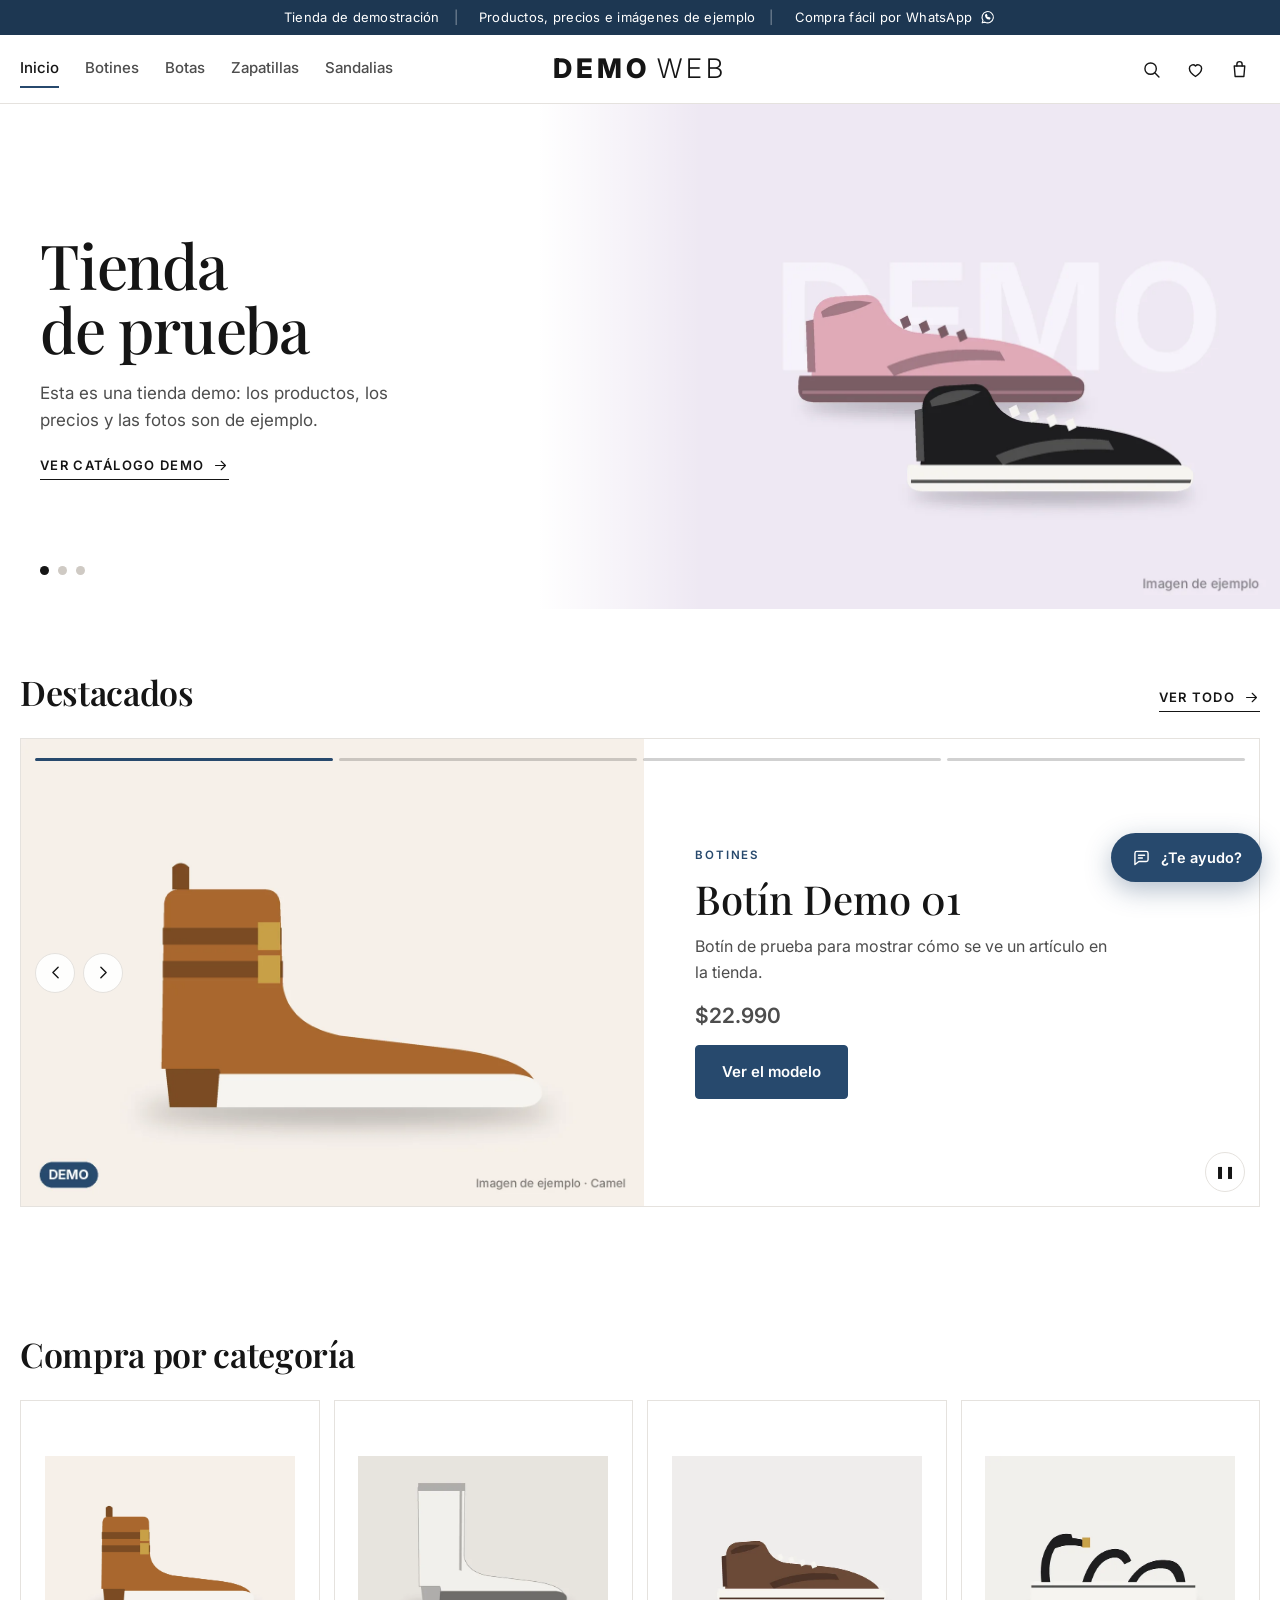
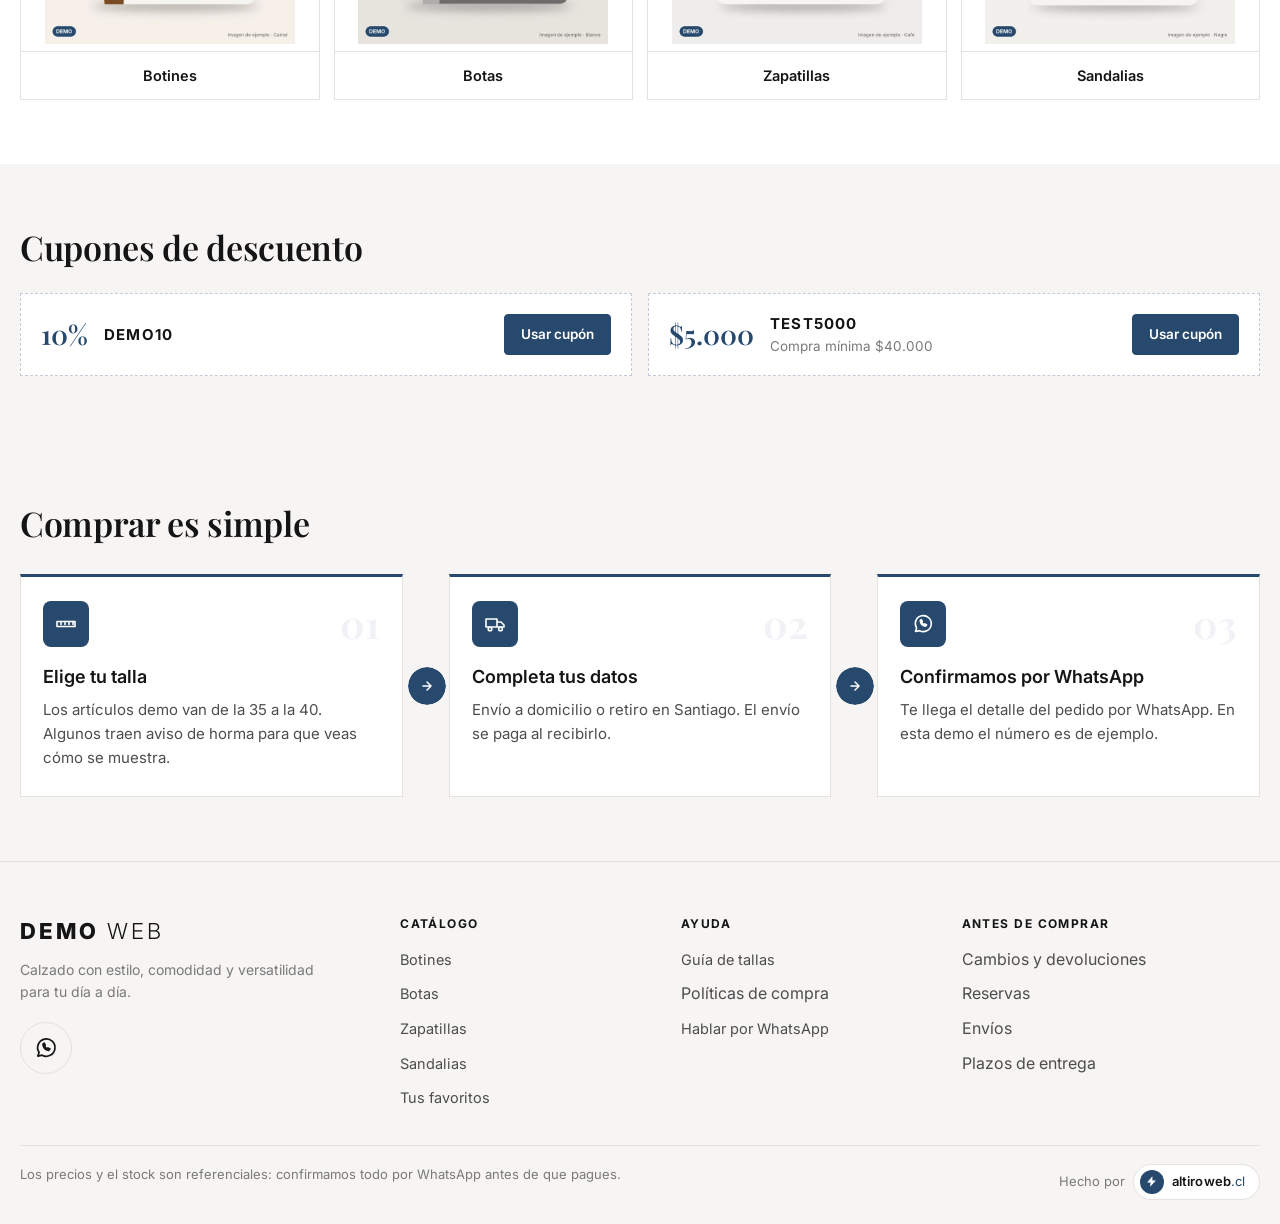
==== commit 26f9d0ae: "Nombre de la tienda: Demo Web La página, el panel, el logo, el manifiesto y el catálogo pasan a deci" ====
--- a/index.html
+++ b/index.html
@@ -3,11 +3,11 @@
 <head>
 <meta charset="utf-8">
 <meta name="viewport" content="width=device-width, initial-scale=1, interactive-widget=resizes-content">
-<title>Demo Store | Tienda de demostración</title>
-<meta name="description" content="Demo Store: tienda de demostración con artículos, precios e imágenes de ejemplo.">
+<title>Demo Web | Tienda de demostración</title>
+<meta name="description" content="Demo Web: tienda de demostración con artículos, precios e imágenes de ejemplo.">
 <meta name="theme-color" content="#183049">
 <meta property="og:type" content="website">
-<meta property="og:title" content="Demo Store | Tienda de demostración">
+<meta property="og:title" content="Demo Web | Tienda de demostración">
 <meta property="og:description" content="Tienda de demostración: artículos y precios de ejemplo.">
 <link rel="icon" href="favicon.svg" type="image/svg+xml">
 <link rel="apple-touch-icon" href="img/icono-180.png">
@@ -34,8 +34,8 @@
       <svg class="icono" viewBox="0 0 24 24" aria-hidden="true"><path d="M4 7h16M4 12h16M4 17h16"/></svg>
     </button>
 
-    <a class="marca" href="#/" aria-label="Demo Store, ir al inicio">
-      <b>DEMO</b><span>STORE</span>
+    <a class="marca" href="#/" aria-label="Demo Web, ir al inicio">
+      <b>DEMO</b><span>WEB</span>
     </a>
 
     <nav class="menu" data-menu aria-label="Categorías"></nav>
@@ -68,7 +68,7 @@
 
 <nav class="menu-movil" data-menu-movil hidden aria-label="Menú">
   <div class="menu-movil-cab">
-    <span class="marca"><b>DEMO</b><span>STORE</span></span>
+    <span class="marca"><b>DEMO</b><span>WEB</span></span>
     <button class="icono-boton" type="button" data-cerrar-menu aria-label="Cerrar el menú">
       <svg class="icono" viewBox="0 0 24 24" aria-hidden="true"><path d="M6 6l12 12M18 6 6 18"/></svg>
     </button>
@@ -153,7 +153,7 @@
 <footer class="pie">
   <div class="contenedor pie-grilla">
     <div>
-      <span class="marca marca--pie"><b>DEMO</b><span>STORE</span></span>
+      <span class="marca marca--pie"><b>DEMO</b><span>WEB</span></span>
       <p class="pie-texto">Calzado con estilo, comodidad y versatilidad para tu día a día.</p>
       <div class="pie-redes">
         <a class="icono-boton" data-wsp href="#" target="_blank" rel="noopener" aria-label="WhatsApp">
--- a/css/estilos.css
+++ b/css/estilos.css
@@ -1,5 +1,5 @@
 /* =========================================================================
-   Demo Store — estilos
+   Demo Web — estilos
    Los colores de la marca salen de catalogo.js («tema») y los aplica js/tema.js.
    Los de aquí abajo son el respaldo, por si el tema queda vacío.
    ========================================================================= */
